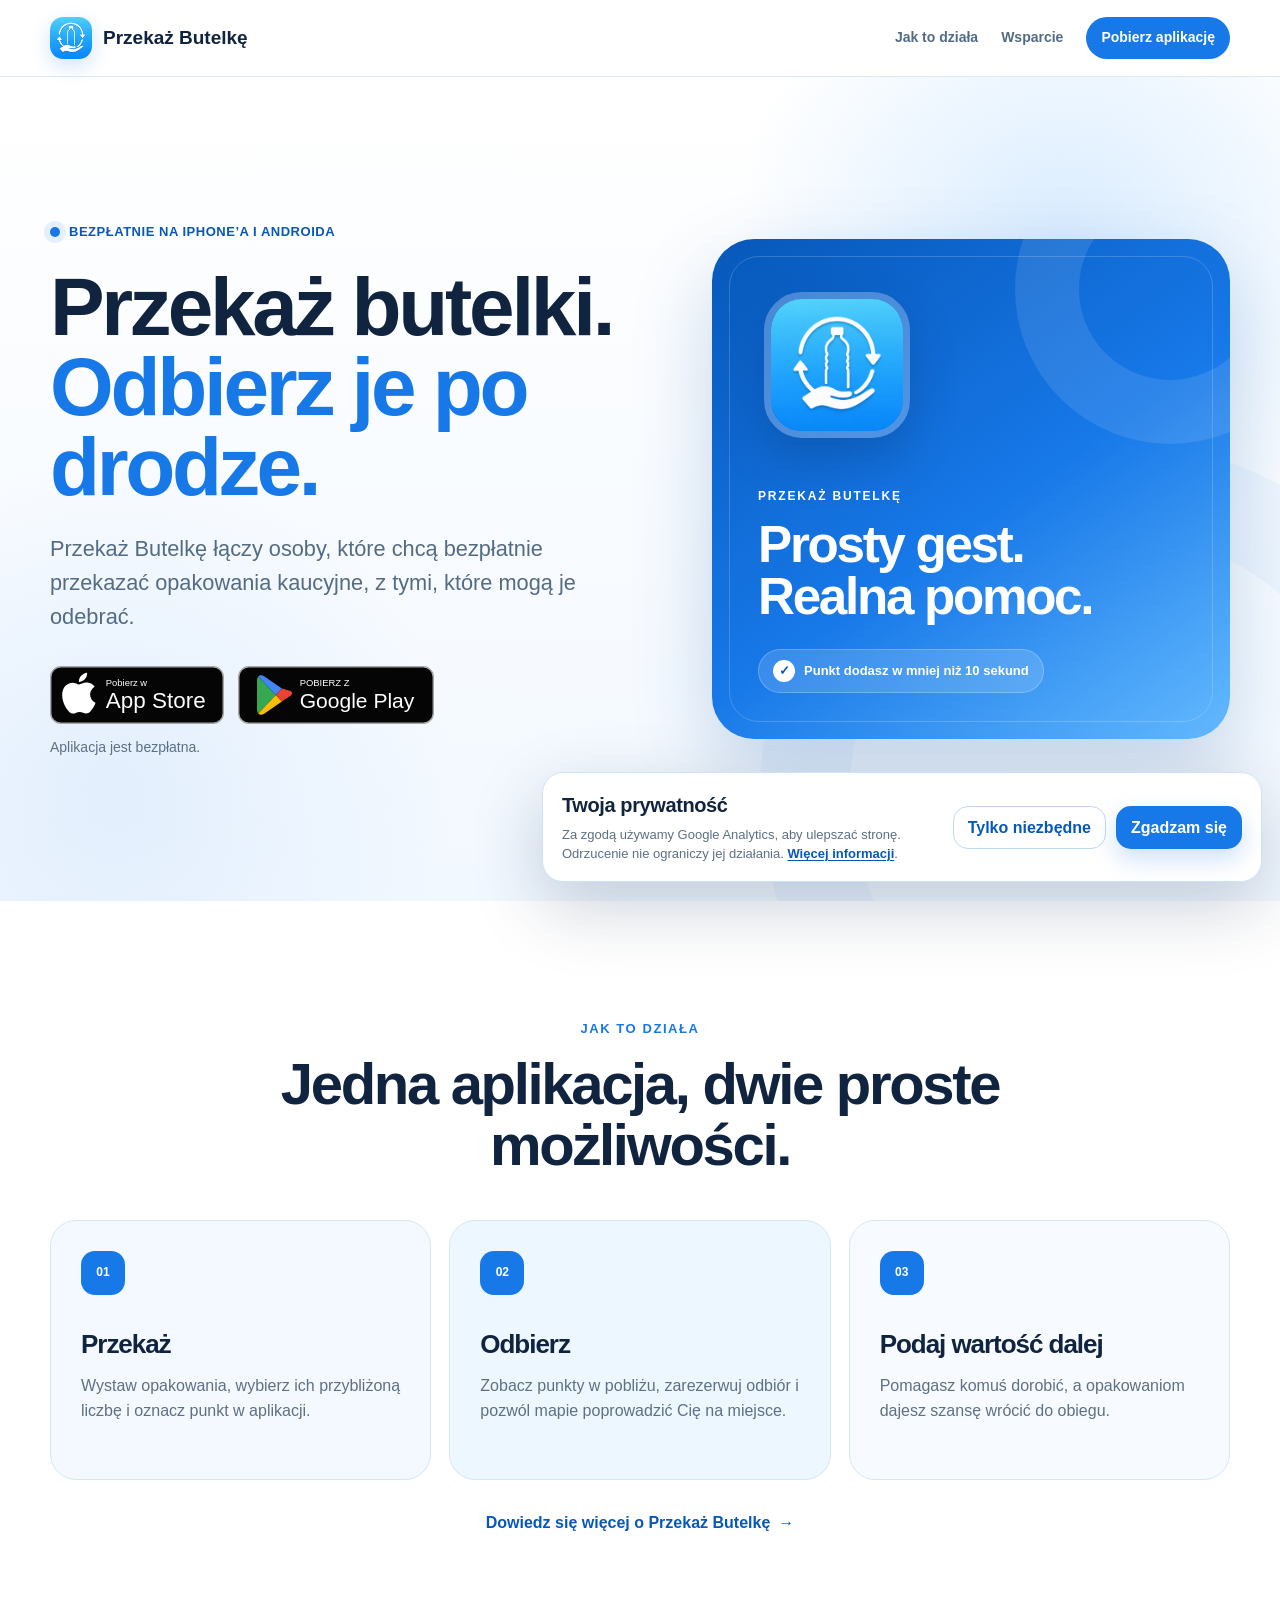
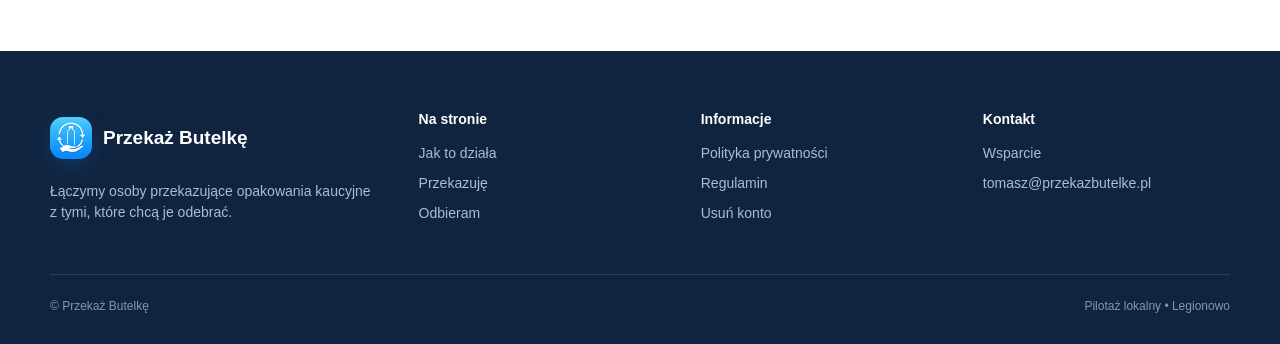
==== pobierz/index.html @ 87824042 "Dodaj stronę pobierania aplikacji" ====
<!doctype html>
<html lang="pl">
<head>
  <script defer src="/assets/js/analytics-consent.js"></script>
  <meta charset="utf-8">
  <meta name="viewport" content="width=device-width,initial-scale=1">
  <title>Pobierz Przekaż Butelkę na iPhone’a lub Androida</title>
  <meta name="description" content="Pobierz bezpłatną aplikację Przekaż Butelkę na iPhone’a lub Androida. Przekazuj i odbieraj opakowania kaucyjne w swojej okolicy.">
  <meta name="robots" content="index,follow,max-image-preview:large">
  <meta name="theme-color" content="#f4f9ff">
  <meta name="apple-itunes-app" content="app-id=6800759953">
  <link rel="canonical" href="https://przekazbutelke.pl/pobierz/">
  <link rel="icon" type="image/png" href="/assets/images/favicon.png?v=2">
  <link rel="manifest" href="/site.webmanifest">
  <meta property="og:type" content="website">
  <meta property="og:locale" content="pl_PL">
  <meta property="og:title" content="Pobierz aplikację Przekaż Butelkę">
  <meta property="og:description" content="Przekazuj i odbieraj opakowania kaucyjne w swojej okolicy. Aplikacja jest dostępna na iPhone’a i Androida.">
  <meta property="og:url" content="https://przekazbutelke.pl/pobierz/">
  <meta property="og:image" content="https://przekazbutelke.pl/assets/images/og-przekaz-butelke.png">
  <meta name="twitter:card" content="summary_large_image">
  <link rel="stylesheet" href="/assets/css/styles.css">
  <link rel="stylesheet" href="/assets/css/download.css">
  <script type="application/ld+json">
  {
    "@context": "https://schema.org",
    "@type": "MobileApplication",
    "name": "Przekaż Butelkę",
    "applicationCategory": "LifestyleApplication",
    "operatingSystem": "iOS, Android",
    "offers": {
      "@type": "Offer",
      "price": "0",
      "priceCurrency": "PLN"
    },
    "downloadUrl": [
      "https://apps.apple.com/pl/app/przeka%C5%BC-butelk%C4%99/id6800759953",
      "https://play.google.com/store/apps/details?id=pl.przekazbutelke.app&hl=pl"
    ]
  }
  </script>
</head>
<body class="download-page">
<a class="skip-link" href="#tresc">Przejdź do treści</a>
<header class="site-header">
  <div class="container nav">
    <a class="brand" href="/" aria-label="Przekaż Butelkę - strona główna">
      <img src="/assets/images/app-icon.png" alt="">
      <span>Przekaż Butelkę</span>
    </a>
    <nav class="nav-links" aria-label="Główna nawigacja">
      <a href="/#jak-dziala">Jak to działa</a>
      <a href="/wsparcie/">Wsparcie</a>
      <a class="nav-cta" href="#sklepy" aria-current="page">Pobierz aplikację</a>
    </nav>
    <details class="mobile-menu">
      <summary>Menu</summary>
      <nav aria-label="Nawigacja mobilna">
        <a href="/#jak-dziala">Jak to działa</a>
        <a href="/wsparcie/">Wsparcie</a>
        <a href="#sklepy" aria-current="page">Pobierz aplikację</a>
      </nav>
    </details>
  </div>
</header>

<main id="tresc">
  <section class="download-hero">
    <div class="container download-hero-grid">
      <div class="download-copy">
        <div class="kicker"><span></span>Bezpłatnie na iPhone’a i Androida</div>
        <h1>Przekaż butelki.<br><em>Odbierz je po drodze.</em></h1>
        <p class="download-lead">Przekaż Butelkę łączy osoby, które chcą bezpłatnie przekazać opakowania kaucyjne, z tymi, które mogą je odebrać.</p>
        <div class="download-stores" id="sklepy" aria-label="Pobierz aplikację">
          <a class="store-badge" href="https://apps.apple.com/pl/app/przeka%C5%BC-butelk%C4%99/id6800759953" target="_blank" rel="noopener noreferrer" aria-label="Pobierz Przekaż Butelkę w App Store">
            <img src="/assets/images/app-store-badge.svg" alt="Pobierz w App Store" width="240" height="80">
          </a>
          <a class="store-badge" href="https://play.google.com/store/apps/details?id=pl.przekazbutelke.app&amp;hl=pl" target="_blank" rel="noopener noreferrer" aria-label="Pobierz Przekaż Butelkę z Google Play">
            <img src="/assets/images/google-play-badge.svg" alt="Pobierz z Google Play" width="270" height="80">
          </a>
        </div>
        <p class="download-note">Aplikacja jest bezpłatna.</p>
      </div>

      <div class="download-visual" aria-label="Aplikacja Przekaż Butelkę">
        <div class="app-showcase">
          <span class="showcase-orbit" aria-hidden="true"></span>
          <img class="showcase-icon" src="/assets/images/app-icon.png" alt="Ikona aplikacji Przekaż Butelkę">
          <div class="showcase-copy">
            <span>PRZEKAŻ BUTELKĘ</span>
            <strong>Prosty gest.<br>Realna pomoc.</strong>
          </div>
          <div class="showcase-pill"><span aria-hidden="true">✓</span> Punkt dodasz w mniej niż 10 sekund</div>
        </div>
      </div>
    </div>
  </section>

  <section class="download-benefits" aria-labelledby="korzysci">
    <div class="container">
      <div class="download-heading">
        <span>Jak to działa</span>
        <h2 id="korzysci">Jedna aplikacja, dwie proste możliwości.</h2>
      </div>
      <div class="download-cards">
        <article>
          <span class="card-number">01</span>
          <h3>Przekaż</h3>
          <p>Wystaw opakowania, wybierz ich przybliżoną liczbę i oznacz punkt w aplikacji.</p>
        </article>
        <article>
          <span class="card-number">02</span>
          <h3>Odbierz</h3>
          <p>Zobacz punkty w pobliżu, zarezerwuj odbiór i pozwól mapie poprowadzić Cię na miejsce.</p>
        </article>
        <article>
          <span class="card-number">03</span>
          <h3>Podaj wartość dalej</h3>
          <p>Pomagasz komuś dorobić, a opakowaniom dajesz szansę wrócić do obiegu.</p>
        </article>
      </div>
      <a class="download-more" href="/#jak-dziala">Dowiedz się więcej o Przekaż Butelkę <span aria-hidden="true">→</span></a>
    </div>
  </section>
</main>

<footer class="footer">
  <div class="container footer-grid">
    <div class="footer-brand">
      <a class="brand" href="/"><img src="/assets/images/app-icon.png" alt=""><span>Przekaż Butelkę</span></a>
      <p>Łączymy osoby przekazujące opakowania kaucyjne z tymi, które chcą je odebrać.</p>
    </div>
    <div><h4>Na stronie</h4><a href="/#jak-dziala">Jak to działa</a><a href="/#oddajacy">Przekazuję</a><a href="/#odbierajacy">Odbieram</a></div>
    <div><h4>Informacje</h4><a href="/polityka-prywatnosci/">Polityka prywatności</a><a href="/regulamin/">Regulamin</a><a href="/usun-konto/">Usuń konto</a></div>
    <div><h4>Kontakt</h4><a href="/wsparcie/">Wsparcie</a><a href="mailto:tomasz@przekazbutelke.pl">tomasz@przekazbutelke.pl</a></div>
  </div>
  <div class="container footer-bottom"><span>© Przekaż Butelkę</span><span>Pilotaż lokalny • Legionowo</span></div>
</footer>
</body>
</html>
---- assets/css/styles.css ----
:root {
  --blue: #1778e8;
  --blue-dark: #0758ba;
  --blue-deep: #0e2745;
  --blue-soft: #e7f2ff;
  --blue-pale: #f4f9ff;
  --sky: #70b8ff;
  --ink: #10243f;
  --text: #334b65;
  --muted: #5d7084;
  --line: #d7e6f6;
  --white: #ffffff;
  --green: #16a765;
  --yellow: #ffbc00;
  --red: #e84a4a;
  --shadow: 0 18px 55px rgba(24, 79, 137, .11);
  --shadow-soft: 0 10px 32px rgba(24, 79, 137, .08);
  --radius: 28px;
  --max: 1180px;
}

* { box-sizing: border-box; }
html { scroll-behavior: smooth; }
body {
  margin: 0;
  background: var(--white);
  color: var(--text);
  font-family: -apple-system, BlinkMacSystemFont, "Segoe UI", Inter, Roboto, Arial, sans-serif;
  line-height: 1.55;
  -webkit-font-smoothing: antialiased;
}
a { color: inherit; text-decoration: none; }
img { display: block; max-width: 100%; }
button, input, textarea { font: inherit; }
.container { width: min(calc(100% - 40px), var(--max)); margin: 0 auto; }
.skip-link { position: fixed; left: 16px; top: -80px; z-index: 100; padding: 10px 14px; background: var(--ink); color: #fff; border-radius: 10px; }
.skip-link:focus { top: 12px; }

.site-header {
  position: sticky;
  top: 0;
  z-index: 50;
  background: rgba(255, 255, 255, .94);
  backdrop-filter: blur(16px);
  border-bottom: 1px solid rgba(215, 230, 246, .9);
}
.nav { min-height: 76px; display: flex; align-items: center; justify-content: space-between; gap: 24px; }
.brand { display: inline-flex; align-items: center; gap: 11px; font-weight: 850; color: var(--ink); }
.brand img { width: 42px; height: 42px; border-radius: 13px; box-shadow: 0 7px 20px rgba(23, 120, 232, .2); }
.brand span { font-size: 19px; white-space: nowrap; }
.nav-links { display: flex; align-items: center; gap: 23px; color: #526b85; font-size: 14px; font-weight: 720; }
.nav-links a { transition: color .15s ease; }
.nav-links a:hover, .nav-links a:focus-visible { color: var(--blue); }
.nav-cta { padding: 10px 15px; color: #fff !important; background: var(--blue); border-radius: 999px; }
.mobile-menu { display: none; position: relative; }
.mobile-menu summary { list-style: none; cursor: pointer; color: var(--blue-dark); font-weight: 800; padding: 9px 13px; border: 1px solid var(--line); border-radius: 12px; }
.mobile-menu summary::-webkit-details-marker { display: none; }
.mobile-menu nav { position: absolute; right: 0; top: calc(100% + 10px); width: 230px; padding: 10px; background: #fff; border: 1px solid var(--line); border-radius: 18px; box-shadow: var(--shadow); }
.mobile-menu nav a { display: block; padding: 10px 12px; border-radius: 10px; color: var(--ink); font-weight: 700; }
.mobile-menu nav a:hover { background: var(--blue-soft); color: var(--blue-dark); }

.hero {
  position: relative;
  padding: 74px 0 36px;
  overflow: hidden;
  background:
    radial-gradient(circle at 84% 12%, rgba(114, 187, 255, .24), transparent 26%),
    linear-gradient(180deg, #fff 0%, var(--blue-pale) 100%);
}
.hero::after { content: ""; position: absolute; width: 420px; height: 420px; border-radius: 50%; border: 80px solid rgba(23, 120, 232, .05); right: -260px; top: 240px; pointer-events: none; }
.hero-grid { display: grid; grid-template-columns: 1.04fr .96fr; align-items: center; gap: clamp(40px, 6vw, 86px); }
.kicker { display: inline-flex; align-items: center; gap: 9px; color: var(--blue-dark); font-size: 13px; font-weight: 850; letter-spacing: .04em; text-transform: uppercase; }
.kicker span { width: 10px; height: 10px; border-radius: 50%; background: var(--blue); box-shadow: 0 0 0 6px rgba(23, 120, 232, .1); }
h1, h2, h3 { color: var(--ink); letter-spacing: -.04em; }
h1 { margin: 18px 0 22px; font-size: clamp(50px, 6vw, 78px); line-height: .98; }
.hero h1 em { color: var(--blue); font-style: normal; }
.hero h1 .hero-receive { color: var(--yellow); }
.hero-lead { max-width: 650px; margin: 0 0 25px; font-size: clamp(18px, 1.75vw, 22px); color: #536b83; line-height: 1.55; }
.hero-time { display: inline-flex; align-items: center; gap: 15px; padding: 12px 22px 12px 12px; margin-bottom: 22px; background: #fff; border: 1px solid var(--line); border-radius: 25px; box-shadow: var(--shadow-soft); }
.hero-time-icon { flex: 0 0 auto; width: 62px; height: 62px; display: inline-flex; align-items: center; justify-content: center; background: var(--blue-soft); border-radius: 50%; }
.hero-time-icon svg { width: 49px; height: 49px; fill: none; stroke: var(--blue); stroke-width: 3.4; stroke-linecap: round; stroke-linejoin: round; }
.hero-time-icon .clock-center { fill: var(--blue); stroke: none; }
.hero-time-icon .clock-marks { stroke-width: 3; }
.hero-time strong { flex: 0 0 auto; color: var(--blue); font-size: 42px; line-height: 1; letter-spacing: -.055em; }
.hero-time-divider { flex: 0 0 auto; width: 1px; height: 50px; background: #cfe2f5; }
.hero-time-copy { color: var(--ink); font-size: 16px; font-weight: 780; line-height: 1.25; }
.actions { display: flex; gap: 12px; flex-wrap: wrap; }
.btn { display: inline-flex; align-items: center; justify-content: center; min-height: 50px; padding: 12px 20px; border: 1px solid transparent; border-radius: 15px; font-weight: 800; line-height: 1.2; text-align: center; }
.btn-primary { background: var(--blue); color: #fff; box-shadow: 0 10px 24px rgba(23, 120, 232, .22); }
.btn-primary:hover, .btn-primary:focus-visible { background: var(--blue-dark); }
.btn-outline { background: #fff; color: var(--blue-dark); border-color: #bed8f3; }
.btn-outline:hover, .btn-outline:focus-visible { background: var(--blue-soft); }
.hero-visual { position: relative; min-height: 710px; }
.hero-card { border-radius: 34px; box-shadow: var(--shadow); }
.hero-card-main { position: absolute; inset: 0 28px 18px 25px; padding: 34px 34px 0; overflow: hidden; background: linear-gradient(150deg, #0e65ca 0%, #1f87ef 58%, #65bcff 100%); color: #fff; }
.hero-card-main::before { content: ""; position: absolute; width: 260px; height: 260px; right: -90px; top: -100px; border: 62px solid rgba(255,255,255,.1); border-radius: 50%; }
.hero-card-main .mini-label { display: block; position: relative; z-index: 1; margin-bottom: 13px; font-size: 12px; letter-spacing: .14em; font-weight: 900; }
.hero-card-main > strong { position: relative; z-index: 1; display: block; font-size: clamp(31px, 3.4vw, 46px); line-height: 1.02; letter-spacing: -.045em; }
.hero-card-main .phone-shell { position: absolute; width: min(280px, 59%); height: 620px; right: 34px; bottom: -118px; padding: 8px; overflow: hidden; isolation: isolate; background: var(--ink); border-radius: 38px 38px 0 0; box-shadow: 0 24px 54px rgba(0,0,0,.26); }
.hero-card-main .phone-shell::after { content: ""; position: absolute; z-index: 9; inset: 0; box-sizing: border-box; border-top: 8px solid var(--ink); border-right: 8px solid var(--ink); border-left: 8px solid var(--ink); border-radius: 38px 38px 0 0; pointer-events: none; }
.counter-screen-stage { position: absolute; top: 8px; right: 8px; bottom: 0; left: 8px; width: auto; overflow: hidden; background: #f2f7fd; border-radius: 31px 31px 0 0; line-height: 0; container-type: inline-size; }
.counter-screen-stage > img { width: 100%; height: auto; }
.counter-entry-screen { position: relative; z-index: 1; }
.counter-success-screen { position: absolute; z-index: 5; inset: 0; opacity: 0; transform: scale(.985); transition: opacity .42s ease, transform .55s cubic-bezier(.2, .75, .25, 1); pointer-events: none; }
.counter-success-copy { position: absolute; z-index: 6; left: 4%; top: 97.1cqw; width: 92%; padding: 1.5% 0 1.7%; opacity: 0; background: #f2f7fd; color: #555a60; font-size: 4.25cqw; font-weight: 400; line-height: 1.35; letter-spacing: .01em; text-align: center; pointer-events: none; transition: opacity .42s ease; }
.counter-screen-stage::after { content: ""; position: absolute; z-index: 7; inset: 0; background: #fff; opacity: 0; pointer-events: none; }
.counter-screen-stage.is-transitioning::after { animation: counter-screen-flash .58s ease-out; }
.counter-screen-stage.is-complete .counter-success-screen { opacity: 1; transform: scale(1); }
.counter-screen-stage.is-complete .counter-success-copy { opacity: 1; }
.counter-screen-stage.is-complete .screen-counter-reset { opacity: 1; pointer-events: auto; }
.counter-screen-stage.is-complete .screen-counter-button,
.counter-screen-stage.is-complete .screen-counter-value,
.counter-screen-stage.is-complete .screen-counter-submit { opacity: 0; pointer-events: none; }
.screen-counter-button { position: absolute; z-index: 4; top: 97.8cqw; width: 20%; aspect-ratio: 1; padding: 0; background: transparent; border: 0; border-radius: 50%; outline: none; box-shadow: none; cursor: pointer; touch-action: manipulation; -webkit-tap-highlight-color: transparent; user-select: none; }
.screen-counter-button:hover, .screen-counter-button:focus, .screen-counter-button:focus-visible, .screen-counter-button:active { outline: none; box-shadow: none; filter: none; }
.screen-counter-button:disabled { cursor: not-allowed; opacity: .5; }
.screen-counter-minus { left: 10.2%; }
.screen-counter-plus { right: 10.2%; }
.screen-counter-value { position: absolute; z-index: 3; left: 37%; top: 96.9cqw; width: 26%; height: 19.5cqw; display: flex; align-items: center; justify-content: center; background: #fff; color: var(--ink); font-size: 50px; line-height: 1; letter-spacing: -.055em; }
.screen-counter-submit { position: absolute; z-index: 4; left: 6%; top: 169.1cqw; width: 88%; height: 18.4cqw; padding: 0; background: transparent; border: 0; border-radius: 999px; cursor: pointer; touch-action: manipulation; -webkit-tap-highlight-color: transparent; }
.screen-counter-submit:focus-visible { outline: 3px solid rgba(255, 255, 255, .9); outline-offset: 3px; }
.screen-counter-reset { position: absolute; z-index: 6; left: 7%; top: 116.7cqw; width: 86%; height: 15.2cqw; padding: 0; opacity: 0; background: transparent; border: 0; border-radius: 999px; cursor: pointer; pointer-events: none; touch-action: manipulation; -webkit-tap-highlight-color: transparent; }
.screen-counter-reset:focus-visible { outline: 3px solid rgba(23, 120, 232, .55); outline-offset: 3px; }

@keyframes counter-screen-flash {
  0% { opacity: 0; }
  32% { opacity: .92; }
  100% { opacity: 0; }
}
.benefit-strip { position: relative; z-index: 2; display: grid; grid-template-columns: repeat(3, 1fr); gap: 16px; margin-top: 25px; }
.benefit-strip span { min-height: 84px; display: flex; align-items: center; justify-content: center; padding: 18px; color: var(--blue-dark); background: rgba(231, 242, 255, .84); border: 1px solid #d7eafe; border-radius: 24px; font-size: 17px; font-weight: 820; text-align: center; line-height: 1.2; }

.section { padding: 92px 0; }
section[id] { scroll-margin-top: 86px; }
.section-soft { background: var(--blue-pale); }
.section-heading { max-width: 760px; margin-bottom: 36px; }
.section-heading.centered { margin-left: auto; margin-right: auto; text-align: center; }
.eyebrow { margin-bottom: 9px; color: var(--blue); font-size: 13px; font-weight: 900; letter-spacing: .16em; text-transform: uppercase; }
h2 { margin: 0; font-size: clamp(36px, 4.5vw, 58px); line-height: 1.04; }
.section-heading p, .lead { margin: 15px 0 0; color: #60768d; font-size: 18px; line-height: 1.58; }
.steps-grid { position: relative; display: grid; grid-template-columns: repeat(3, 1fr); gap: 20px; }
.steps-grid::before { content: ""; position: absolute; left: 16.5%; right: 16.5%; top: 30px; height: 2px; background: #c8dff7; }
.step-card { position: relative; padding: 0 26px 27px; background: #fff; border: 1px solid var(--line); border-radius: 25px; text-align: center; box-shadow: var(--shadow-soft); }
.step-number { position: relative; z-index: 1; width: 58px; height: 58px; display: inline-flex; align-items: center; justify-content: center; margin: -1px auto 18px; border-radius: 50%; background: var(--blue); color: #fff; font-size: 21px; font-weight: 900; box-shadow: 0 10px 22px rgba(23,120,232,.22); }
.step-card h3 { margin: 0 0 8px; font-size: 22px; }
.step-card p { margin: 0; color: var(--muted); }
.process-summary { margin: 24px 0 0; color: var(--blue-dark); font-size: 18px; font-weight: 800; text-align: center; }
.safety-note { display: flex; align-items: center; gap: 15px; margin-top: 20px; padding: 18px 22px; color: var(--blue-dark); background: var(--blue-soft); border-radius: 20px; }
.safety-note span { flex: 0 0 auto; width: 34px; height: 34px; display: inline-flex; align-items: center; justify-content: center; background: var(--green); color: #fff; border-radius: 50%; font-weight: 900; }

.split-layout { display: grid; grid-template-columns: .88fr 1.12fr; align-items: center; gap: clamp(42px, 7vw, 92px); }
.split-copy h2 { margin-bottom: 16px; }
.quote-card { position: relative; margin: 25px 0 27px; padding: 23px 24px 23px 60px; background: var(--blue); color: #fff; border-radius: 22px; box-shadow: var(--shadow-soft); }
.quote-card span { position: absolute; left: 20px; top: 13px; font-family: Georgia, serif; font-size: 55px; line-height: .75; opacity: .45; }
.quote-card::after { content: "”"; position: absolute; right: 19px; bottom: 7px; font-family: Georgia, serif; font-size: 55px; line-height: .75; opacity: .45; }
.quote-card strong { display: block; font-size: 19px; line-height: 1.4; }
.check-list { display: grid; gap: 15px; margin: 0; padding: 0; list-style: none; }
.check-list li { display: flex; gap: 13px; align-items: flex-start; }
.check-list li > span { flex: 0 0 auto; width: 28px; height: 28px; display: inline-flex; align-items: center; justify-content: center; color: #fff; background: var(--green); border-radius: 50%; font-weight: 900; }
.check-list strong, .check-list small { display: block; }
.check-list strong { color: var(--ink); font-size: 17px; }
.check-list small { margin-top: 2px; color: var(--muted); font-size: 14px; }
.screens { display: grid; gap: 22px; }
.two-screens { grid-template-columns: 1fr 1fr; }
.screen-card, .flow-screen { margin: 0; }
.screen-card figcaption, .flow-screen figcaption { display: flex; align-items: center; gap: 11px; min-height: 50px; margin-bottom: 12px; color: var(--ink); }
.screen-card figcaption span, .flow-screen figcaption span { flex: 0 0 auto; width: 38px; height: 38px; display: inline-flex; align-items: center; justify-content: center; border-radius: 50%; background: var(--blue); color: #fff; font-weight: 900; }
.screen-card figcaption strong, .flow-screen figcaption strong { line-height: 1.2; }
.phone-frame { padding: 9px; background: var(--ink); border-radius: 36px; box-shadow: var(--shadow); }
.phone-frame img { width: 100%; border-radius: 29px; }

.section-blue { overflow: hidden; background: linear-gradient(135deg, #0e63c9 0%, #1778e8 58%, #399aed 100%); }
.light-heading .eyebrow { color: #e9f4ff; }
.light-heading h2 { color: #fff; }
.light-heading p { color: #e5f2ff; }
.receiver-benefits { display: grid; grid-template-columns: repeat(3, 1fr); gap: 15px; margin-bottom: 34px; }
.receiver-benefits article { padding: 21px; background: rgba(255,255,255,.12); border: 1px solid rgba(255,255,255,.2); border-radius: 20px; }
.receiver-benefits strong { color: #fff; font-size: 18px; }
.receiver-benefits p { margin: 7px 0 0; color: #eaf5ff; font-size: 14px; }
.receiver-flow { display: grid; grid-template-columns: repeat(3, 1fr); gap: 25px; }
.receiver-pagination { display: none; }
.flow-screen figcaption { color: #fff; }
.flow-screen figcaption span { background: #fff; color: var(--blue); }
.flow-screen .phone-frame { max-width: 320px; margin: 0 auto; background: #0a2849; box-shadow: 0 24px 55px rgba(0, 37, 79, .28); }

.reputation-section { background: #fff; }
.reputation-grid { display: grid; grid-template-columns: .85fr 1.15fr; align-items: center; gap: clamp(36px, 7vw, 90px); }
.reputation-card { padding: clamp(25px, 4vw, 42px); background: var(--ink); color: #fff; border-radius: 30px; box-shadow: var(--shadow); }
.stars { margin-bottom: 18px; color: var(--yellow); font-size: clamp(27px, 4vw, 42px); letter-spacing: .12em; }
.reputation-row { display: grid; grid-template-columns: 55px 1fr; gap: 16px; align-items: center; padding: 16px 0; border-top: 1px solid rgba(255,255,255,.12); }
.reputation-row span { width: 50px; height: 50px; display: inline-flex; align-items: center; justify-content: center; border-radius: 15px; font-weight: 900; font-size: 20px; }
.reputation-row .plus { background: rgba(22,167,101,.19); color: #6ee0a8; }
.reputation-row .minus { background: rgba(232,74,74,.17); color: #ff9b9b; }
.reputation-row p { margin: 0; color: #c8d7e8; }
.reputation-row strong { color: #fff; }
.reputation-card > small { display: block; margin-top: 13px; color: #8fa8c0; }

.impact-grid { display: grid; grid-template-columns: repeat(4, 1fr); gap: 16px; }
.impact-grid article { padding: 25px; background: #fff; border: 1px solid var(--line); border-radius: 23px; box-shadow: var(--shadow-soft); }
.impact-grid span { color: var(--blue); font-size: 27px; font-weight: 900; }
.impact-grid strong { display: block; margin: 14px 0 7px; color: var(--ink); font-size: 19px; line-height: 1.25; }
.impact-grid p { margin: 0; color: var(--muted); font-size: 14px; }

.story-section { background: #fff; }
.story-grid { display: grid; grid-template-columns: .9fr 1.1fr; gap: clamp(40px, 8vw, 100px); }
.story-title { position: sticky; top: 115px; align-self: start; }
.story-copy { position: relative; padding: 34px 36px; background: var(--blue-pale); border: 1px solid var(--line); border-radius: 28px; }
.story-copy::before { content: "“"; position: absolute; right: 28px; top: 0; color: #d9ebfd; font-size: 100px; font-weight: 900; line-height: 1; }
.story-copy p { position: relative; margin: 0 0 18px; font-size: 18px; color: #516a83; }
.story-copy .story-ending { margin-bottom: 24px; color: var(--ink); }
.signature { color: var(--blue-dark); font-size: 14px; font-weight: 800; }

.patrons-section { background: linear-gradient(180deg, var(--blue-pale), #fff); }
.patron-grid { display: grid; grid-template-columns: repeat(3, 1fr); gap: 16px; }
.patron-grid > div { min-height: 150px; display: flex; flex-direction: column; align-items: center; justify-content: center; padding: 25px; background: rgba(255,255,255,.75); border: 1px dashed #9bc3eb; border-radius: 22px; text-align: center; }
.patron-grid > .patron-filled { background: #fff; border-color: #d8e7f6; border-style: solid; }
.patron-grid span { color: var(--blue); font-size: 12px; font-weight: 900; letter-spacing: .1em; text-transform: uppercase; }
.patron-grid strong { margin-top: 8px; color: var(--muted); }
.patron-grid img { display: block; width: min(100%, 300px); height: auto; margin-top: 15px; object-fit: contain; }
.patron-cta { display: flex; align-items: center; justify-content: space-between; gap: 25px; margin-top: 20px; padding: 25px 28px; background: var(--ink); border-radius: 24px; }
.patron-cta strong { color: #fff; font-size: 22px; }
.patron-cta p { margin: 4px 0 0; color: #a9bed3; }

.faq-section { padding-bottom: 64px; background: #fff; }
.faq-grid { display: grid; grid-template-columns: .62fr 1.38fr; gap: clamp(35px, 7vw, 88px); }
.faq { display: grid; gap: 11px; }
.faq details { background: var(--blue-pale); border: 1px solid var(--line); border-radius: 17px; padding: 0 19px; }
.faq summary { cursor: pointer; padding: 18px 34px 18px 0; color: var(--ink); font-weight: 800; }
.faq summary:focus { outline: none; }
.faq summary:focus-visible { outline: 3px solid rgba(23,120,232,.32); outline-offset: -4px; border-radius: 13px; }
.faq p { margin: 0 0 19px; color: var(--muted); }
.faq a, .legal a { color: var(--blue-dark); font-weight: 800; text-decoration: underline; text-decoration-thickness: 1px; text-underline-offset: 3px; }

.cta-section { padding-top: 20px; background: #fff; }
.cta { display: flex; align-items: flex-end; justify-content: space-between; gap: 35px; padding: clamp(32px, 5vw, 58px); overflow: hidden; background: linear-gradient(135deg, #0d5fc3, #1778e8 60%, #51aaf6); border-radius: 32px; box-shadow: var(--shadow); }
.cta-kicker { color: #d9ecff; font-size: 13px; font-weight: 900; letter-spacing: .12em; text-transform: uppercase; }
.cta-kicker strong { color: var(--yellow); }
.cta h2 { max-width: 700px; margin: 8px 0 12px; color: #fff; }
.cta p { margin: 0; color: #e5f2ff; font-size: 18px; }
.store-row { display: flex; gap: 10px; flex-shrink: 0; }
.store { min-width: 148px; padding: 11px 15px; background: rgba(255,255,255,.13); border: 1px solid rgba(255,255,255,.25); border-radius: 14px; color: #fff; }
.store small, .store strong { display: block; }
.store small { color: #eaf5ff; font-size: 10px; letter-spacing: .08em; text-transform: uppercase; }

.footer { padding: 58px 0 28px; background: var(--ink); color: #a9bed2; }
.footer-grid { display: grid; grid-template-columns: 1.35fr repeat(3, 1fr); gap: 35px; }
.footer .brand span, .footer h4 { color: #fff; }
.footer-brand { max-width: 330px; }
.footer-brand p { font-size: 14px; }
.footer h4 { margin: 0 0 13px; font-size: 14px; }
.footer a { display: block; margin: 8px 0; font-size: 14px; overflow-wrap: anywhere; }
.footer a:hover, .footer a:focus-visible { color: #fff; }
.footer .brand { display: inline-flex; }
.footer-bottom { display: flex; justify-content: space-between; gap: 20px; flex-wrap: wrap; margin-top: 36px; padding-top: 22px; border-top: 1px solid rgba(255,255,255,.12); color: #7f98b0; font-size: 12px; }

/* Zgoda na analitykę */
.cookie-consent { position: fixed; z-index: 1000; left: 50%; bottom: 18px; width: min(calc(100% - 32px), 900px); display: grid; grid-template-columns: minmax(0, 1fr) auto; align-items: center; gap: 20px; padding: 17px 19px; transform: translateX(-50%); background: #fff; border: 1px solid #cfe3f8; border-radius: 21px; box-shadow: 0 24px 70px rgba(12, 42, 76, .22); }
.cookie-consent-copy strong { display: block; margin-bottom: 5px; color: var(--ink); font-size: 20px; letter-spacing: -.02em; }
.cookie-consent-copy p { max-width: 620px; margin: 0; color: var(--muted); font-size: 13px; line-height: 1.45; }
.cookie-consent-copy a { color: var(--blue-dark); font-weight: 750; text-decoration: underline; text-underline-offset: 2px; }
.cookie-consent-actions { display: flex; gap: 10px; align-items: center; }
.cookie-consent-actions .btn { min-height: 43px; padding: 9px 14px; cursor: pointer; white-space: nowrap; }
.cookie-settings-link { padding: 0; color: #9bb0c3; background: transparent; border: 0; font: inherit; cursor: pointer; text-decoration: underline; text-underline-offset: 3px; }
.cookie-settings-link:hover, .cookie-settings-link:focus-visible { color: #fff; }

/* Podstrony prawne i wsparcie */
.legal-hero { padding: 68px 0 34px; background: linear-gradient(180deg, #fff, var(--blue-pale)); }
.legal-hero h1 { margin: 6px 0 12px; font-size: clamp(42px, 5vw, 64px); line-height: 1.03; }
.legal-hero p { max-width: 760px; margin: 0; color: var(--muted); font-size: 18px; }
.legal { padding: 45px 0 90px; background: var(--blue-pale); }
.legal-content { max-width: 940px; padding: clamp(25px, 5vw, 52px); background: #fff; border: 1px solid var(--line); border-radius: 28px; box-shadow: var(--shadow-soft); }
.legal-content h1 { color: var(--ink); font-size: clamp(34px, 5vw, 54px); line-height: 1.05; }
.legal h2 { margin: 36px 0 10px; font-size: 25px; line-height: 1.2; }
.legal h2:first-child { margin-top: 0; }
.legal p, .legal li { color: #566d84; }
.legal li + li { margin-top: 7px; }
.contact-box { margin: 20px 0; padding: 19px; background: var(--blue-soft); border: 1px solid #c7def5; border-radius: 18px; overflow-wrap: anywhere; }
.legal-content form { display: grid; gap: 10px; margin: 24px 0; }
.legal-content input, .legal-content textarea { width: 100%; padding: 13px 14px; border: 1px solid #bfd4e9; border-radius: 12px; background: #fff; color: var(--ink); }
.legal-content input:focus, .legal-content textarea:focus { outline: 3px solid rgba(23,120,232,.18); border-color: var(--blue); }
.legal-content button { justify-self: start; cursor: pointer; }
.legal-content .card { margin: 18px 0; padding: 17px; border-radius: 15px; background: var(--blue-soft); border: 1px solid #c5ddf5; }

@media (min-width: 1041px) {
  .hero-visual { min-height: 750px; }
  .hero-card-main .phone-shell { bottom: -105px; }
  .cookie-consent { right: 18px; left: auto; width: min(calc(100% - 36px), 720px); transform: none; }
}

@media (max-width: 1040px) {
  .nav-links { display: none; }
  .mobile-menu { display: block; }
  .hero-grid { grid-template-columns: 1fr 1fr; gap: 35px; }
  .hero-visual { min-height: 540px; }
  .impact-grid { grid-template-columns: 1fr 1fr; }
  .footer-grid { grid-template-columns: 1.2fr 1fr 1fr; }
  .footer-grid > div:last-child { grid-column: 2 / 4; }
}

@media (max-width: 820px) {
  .hero { padding-top: 54px; }
  .hero-grid, .split-layout, .reputation-grid, .story-grid, .faq-grid { grid-template-columns: 1fr; }
  .hero-copy { max-width: 680px; }
  .hero-visual { min-height: 700px; max-width: 560px; width: 100%; margin: 0 auto; }
  .benefit-strip, .steps-grid, .receiver-benefits, .receiver-flow, .patron-grid { grid-template-columns: 1fr; }
  .steps-grid::before { display: none; }
  .step-card { display: grid; grid-template-columns: 58px minmax(0, 1fr); align-items: center; column-gap: 14px; row-gap: 12px; text-align: left; padding: 22px; }
  .step-number { grid-column: 1; grid-row: 1; margin: 0; float: none; }
  .step-card h3 { grid-column: 2; margin: 0; padding: 0; }
  .step-card p { grid-column: 1 / -1; }
  .section { padding: 74px 0; }
  .screens { max-width: 650px; margin: 0 auto; }
  .receiver-flow { display: flex; gap: 20px; overflow-x: auto; padding-bottom: 12px; scroll-snap-type: x mandatory; scrollbar-width: thin; }
  .flow-screen { flex: 0 0 100%; scroll-snap-align: center; }
  .story-title { position: static; }
  .patron-grid { grid-template-columns: 1fr 1fr; }
  .patron-grid > .patron-filled { grid-column: 1 / -1; grid-row: 1; }
  .patron-grid > div:not(.patron-filled) { min-height: 105px; padding: 18px 14px; }
  .patron-cta, .cta { align-items: stretch; flex-direction: column; }
  .cta .store-row { align-self: flex-start; }
}

@media (max-width: 620px) {
  .container { width: min(calc(100% - 28px), var(--max)); }
  .nav { min-height: 68px; }
  .brand img { width: 38px; height: 38px; }
  .brand span { font-size: 16px; }
  .hero { padding: 43px 0 26px; }
  h1 { font-size: clamp(44px, 13.4vw, 61px); }
  h2 { font-size: clamp(34px, 10vw, 46px); }
  .hero-time { width: 100%; justify-content: flex-start; gap: 12px; padding: 0; margin-bottom: 20px; background: transparent; border: 0; border-radius: 0; box-shadow: none; }
  .hero-time-icon, .hero-time-divider { display: none; }
  .hero-time strong { min-width: 90px; padding: 10px 12px; background: var(--blue); color: #fff; border-radius: 14px; font-size: 29px; }
  .hero-time-copy { font-size: 14px; }
  .actions { display: grid; grid-template-columns: 1fr 1fr; width: 100%; gap: 10px; }
  .actions .btn { width: 100%; padding-inline: 10px; }
  .hero-visual { min-height: 620px; }
  .hero-card-main { inset: 0 0 20px; padding: 26px 23px 0; }
  .hero-card-main > strong { font-size: 31px; }
  .hero-card-main .phone-shell { width: 228px; height: 520px; right: 18px; bottom: -102px; }
  .screen-counter-value { font-size: 40px; }
  .benefit-strip { gap: 9px; }
  .benefit-strip span { min-height: 65px; font-size: 15px; }
  .receiver-flow { gap: 14px; }
  .receiver-flow { margin-inline: -14px; padding: 0 8% 10px; scroll-padding-inline: 8%; scrollbar-width: none; }
  .receiver-flow::-webkit-scrollbar { display: none; }
  .flow-screen { flex-basis: 92%; }
  .flow-screen figcaption { justify-content: center; text-align: center; }
  .receiver-pagination { display: flex; justify-content: center; gap: 0; margin-top: 8px; }
  .receiver-pagination button { width: 28px; height: 28px; display: inline-flex; align-items: center; justify-content: center; padding: 0; border: 0; background: transparent; cursor: pointer; }
  .receiver-pagination button::before { content: ""; width: 8px; height: 8px; border-radius: 50%; background: rgba(255,255,255,.42); }
  .receiver-pagination button[aria-current="true"]::before { width: 24px; border-radius: 999px; background: #fff; }
  .receiver-pagination button:focus-visible { outline: 2px solid #fff; outline-offset: 3px; }
  .section { padding: 64px 0; }
  .faq-section { padding-bottom: 36px; }
  .cta-section { padding-top: 12px; padding-bottom: 48px; }
  #jak-dziala .section-heading { text-align: left; }
  #jak-dziala { padding-bottom: 24px; }
  .two-screens { gap: 10px; }
  .screen-card figcaption { min-height: 68px; align-items: flex-start; font-size: 13px; }
  .screen-card figcaption span { width: 32px; height: 32px; }
  .phone-frame { padding: 5px; border-radius: 24px; }
  .phone-frame img { border-radius: 20px; }
  .impact-grid { grid-template-columns: 1fr; }
  .story-copy { padding: 26px 23px; }
  .story-copy p { font-size: 17px; }
  .patron-cta { padding: 23px; }
  .patron-cta .btn { width: 100%; overflow-wrap: anywhere; }
  .store-row { width: 100%; flex-direction: column; }
  .store { width: 100%; }
  .footer-grid { grid-template-columns: 1fr 1fr; }
  .footer-grid > div:first-child, .footer-grid > div:last-child { grid-column: 1 / -1; }
  .cookie-consent { bottom: 8px; width: calc(100% - 16px); grid-template-columns: 1fr; gap: 11px; padding: 14px; border-radius: 17px; }
  .cookie-consent-copy strong { margin-bottom: 3px; font-size: 17px; }
  .cookie-consent-copy p { font-size: 12.5px; line-height: 1.35; }
  .cookie-consent-actions { display: grid; grid-template-columns: 1fr 1fr; gap: 8px; }
  .cookie-consent-actions .btn { width: 100%; min-height: 41px; padding: 8px 7px; font-size: 13px; }
}

@media (max-width: 360px) {
  .actions .btn { padding-inline: 6px; font-size: 14px; }
  .patron-grid { grid-template-columns: 1fr; }
  .patron-grid > .patron-filled { grid-column: auto; }
}

@media (prefers-reduced-motion: reduce) {
  html { scroll-behavior: auto; }
  *, *::before, *::after { transition: none !important; }
}
---- assets/css/download.css ----
.download-page {
  background: #f6faff;
}

.download-hero {
  position: relative;
  min-height: calc(100vh - 76px);
  display: flex;
  align-items: center;
  padding: clamp(64px, 8vw, 110px) 0;
  overflow: hidden;
  background:
    radial-gradient(circle at 83% 20%, rgba(112, 184, 255, .25), transparent 26%),
    radial-gradient(circle at 9% 86%, rgba(23, 120, 232, .08), transparent 25%),
    linear-gradient(180deg, #fff 0%, #f2f8ff 100%);
}

.download-hero::after {
  content: "";
  position: absolute;
  right: -180px;
  bottom: -240px;
  width: 520px;
  height: 520px;
  border: 90px solid rgba(23, 120, 232, .045);
  border-radius: 50%;
  pointer-events: none;
}

.download-hero-grid {
  position: relative;
  z-index: 1;
  display: grid;
  grid-template-columns: minmax(0, 1.05fr) minmax(390px, .95fr);
  align-items: center;
  gap: clamp(48px, 7vw, 94px);
}

.download-copy h1 {
  max-width: 760px;
  margin: 22px 0 25px;
  font-size: clamp(50px, 6.4vw, 82px);
  line-height: .98;
}

.download-copy h1 em {
  color: var(--blue);
  font-style: normal;
}

.download-lead {
  max-width: 670px;
  margin: 0;
  color: #536b83;
  font-size: clamp(18px, 1.7vw, 22px);
  line-height: 1.55;
}

.download-stores {
  display: flex;
  align-items: center;
  gap: 14px;
  flex-wrap: wrap;
  margin-top: 32px;
  scroll-margin-top: 110px;
}

.store-badge {
  display: block;
  border-radius: 12px;
  transition: transform .18s ease, filter .18s ease;
}

.store-badge:hover,
.store-badge:focus-visible {
  transform: translateY(-3px);
  filter: drop-shadow(0 10px 17px rgba(16, 36, 63, .17));
  outline: none;
}

.store-badge:focus-visible {
  box-shadow: 0 0 0 4px rgba(23, 120, 232, .25);
}

.store-badge img {
  width: auto;
  height: 58px;
}

.download-note {
  margin: 13px 0 0;
  color: var(--muted);
  font-size: 14px;
}

.app-showcase {
  position: relative;
  min-height: 500px;
  display: flex;
  flex-direction: column;
  justify-content: flex-end;
  padding: 46px;
  overflow: hidden;
  color: #fff;
  background: linear-gradient(145deg, #0758ba 0%, #1778e8 54%, #64baff 100%);
  border-radius: 42px;
  box-shadow: 0 30px 80px rgba(15, 83, 156, .22);
}

.app-showcase::before {
  content: "";
  position: absolute;
  inset: 17px;
  border: 1px solid rgba(255, 255, 255, .18);
  border-radius: 30px;
}

.showcase-orbit {
  position: absolute;
  top: -105px;
  right: -95px;
  width: 310px;
  height: 310px;
  border: 64px solid rgba(255, 255, 255, .1);
  border-radius: 50%;
}

.showcase-icon {
  position: absolute;
  top: 53px;
  left: 52px;
  width: 146px;
  height: 146px;
  border: 7px solid rgba(255, 255, 255, .26);
  border-radius: 38px;
  box-shadow: 0 22px 45px rgba(4, 48, 101, .25);
}

.showcase-copy,
.showcase-pill {
  position: relative;
  z-index: 1;
}

.showcase-copy span {
  display: block;
  margin-bottom: 13px;
  font-size: 12px;
  font-weight: 900;
  letter-spacing: .15em;
}

.showcase-copy strong {
  display: block;
  font-size: clamp(37px, 4vw, 52px);
  line-height: 1.03;
  letter-spacing: -.045em;
}

.showcase-pill {
  display: inline-flex;
  align-items: center;
  align-self: flex-start;
  gap: 9px;
  margin-top: 25px;
  padding: 10px 14px;
  background: rgba(255, 255, 255, .15);
  border: 1px solid rgba(255, 255, 255, .23);
  border-radius: 999px;
  font-size: 13px;
  font-weight: 760;
  backdrop-filter: blur(8px);
}

.showcase-pill span {
  display: inline-flex;
  width: 22px;
  height: 22px;
  align-items: center;
  justify-content: center;
  color: var(--blue-dark);
  background: #fff;
  border-radius: 50%;
  font-size: 13px;
  font-weight: 900;
}

.download-benefits {
  padding: clamp(76px, 9vw, 118px) 0;
  background: #fff;
}

.download-heading {
  max-width: 760px;
  margin: 0 auto 44px;
  text-align: center;
}

.download-heading > span {
  color: var(--blue);
  font-size: 13px;
  font-weight: 850;
  letter-spacing: .12em;
  text-transform: uppercase;
}

.download-heading h2 {
  margin: 13px 0 0;
  font-size: clamp(38px, 5vw, 58px);
  line-height: 1.05;
}

.download-cards {
  display: grid;
  grid-template-columns: repeat(3, 1fr);
  gap: 18px;
}

.download-cards article {
  min-height: 260px;
  padding: 30px;
  background: var(--blue-pale);
  border: 1px solid var(--line);
  border-radius: 26px;
}

.download-cards article:nth-child(2) {
  background: #edf7ff;
}

.download-cards article:nth-child(3) {
  background: #f7fbff;
}

.card-number {
  display: inline-flex;
  width: 44px;
  height: 44px;
  align-items: center;
  justify-content: center;
  color: #fff;
  background: var(--blue);
  border-radius: 14px;
  font-size: 12px;
  font-weight: 900;
}

.download-cards h3 {
  margin: 29px 0 10px;
  font-size: 26px;
}

.download-cards p {
  margin: 0;
  color: var(--muted);
}

.download-more {
  display: flex;
  width: fit-content;
  align-items: center;
  gap: 8px;
  margin: 31px auto 0;
  color: var(--blue-dark);
  font-weight: 800;
}

.download-more span {
  transition: transform .15s ease;
}

.download-more:hover span,
.download-more:focus-visible span {
  transform: translateX(4px);
}

@media (max-width: 1040px) {
  .download-hero {
    min-height: 0;
  }

  .download-hero-grid {
    grid-template-columns: 1fr 390px;
    gap: 42px;
  }

  .app-showcase {
    min-height: 450px;
    padding: 36px;
  }

  .showcase-icon {
    top: 43px;
    left: 42px;
    width: 125px;
    height: 125px;
    border-radius: 33px;
  }
}

@media (max-width: 820px) {
  .download-hero {
    padding: 62px 0 70px;
  }

  .download-hero-grid {
    grid-template-columns: 1fr;
  }

  .download-copy {
    text-align: center;
  }

  .download-copy h1,
  .download-lead {
    margin-right: auto;
    margin-left: auto;
  }

  .download-stores {
    justify-content: center;
  }

  .app-showcase {
    width: min(100%, 520px);
    min-height: 470px;
    margin: 0 auto;
    text-align: left;
  }

  .download-cards {
    grid-template-columns: 1fr;
  }

  .download-cards article {
    min-height: 0;
  }
}

@media (max-width: 520px) {
  .download-hero {
    padding-top: 48px;
  }

  .download-copy h1 {
    font-size: clamp(42px, 12vw, 58px);
  }

  .download-stores {
    flex-direction: column;
    align-items: stretch;
    gap: 10px;
  }

  .store-badge {
    display: flex;
    justify-content: center;
  }

  .store-badge img {
    height: 56px;
  }

  .app-showcase {
    min-height: 405px;
    padding: 29px;
    border-radius: 30px;
  }

  .showcase-icon {
    top: 35px;
    left: 35px;
    width: 108px;
    height: 108px;
    border-width: 5px;
    border-radius: 28px;
  }

  .showcase-copy strong {
    font-size: 36px;
  }

  .showcase-pill {
    align-items: flex-start;
    border-radius: 19px;
    line-height: 1.35;
  }

  .showcase-pill span {
    flex: 0 0 auto;
  }

  .download-heading h2 {
    font-size: 38px;
  }

  .download-cards article {
    padding: 25px;
  }
}

@media (prefers-reduced-motion: reduce) {
  .store-badge,
  .download-more span {
    transition: none;
  }
}
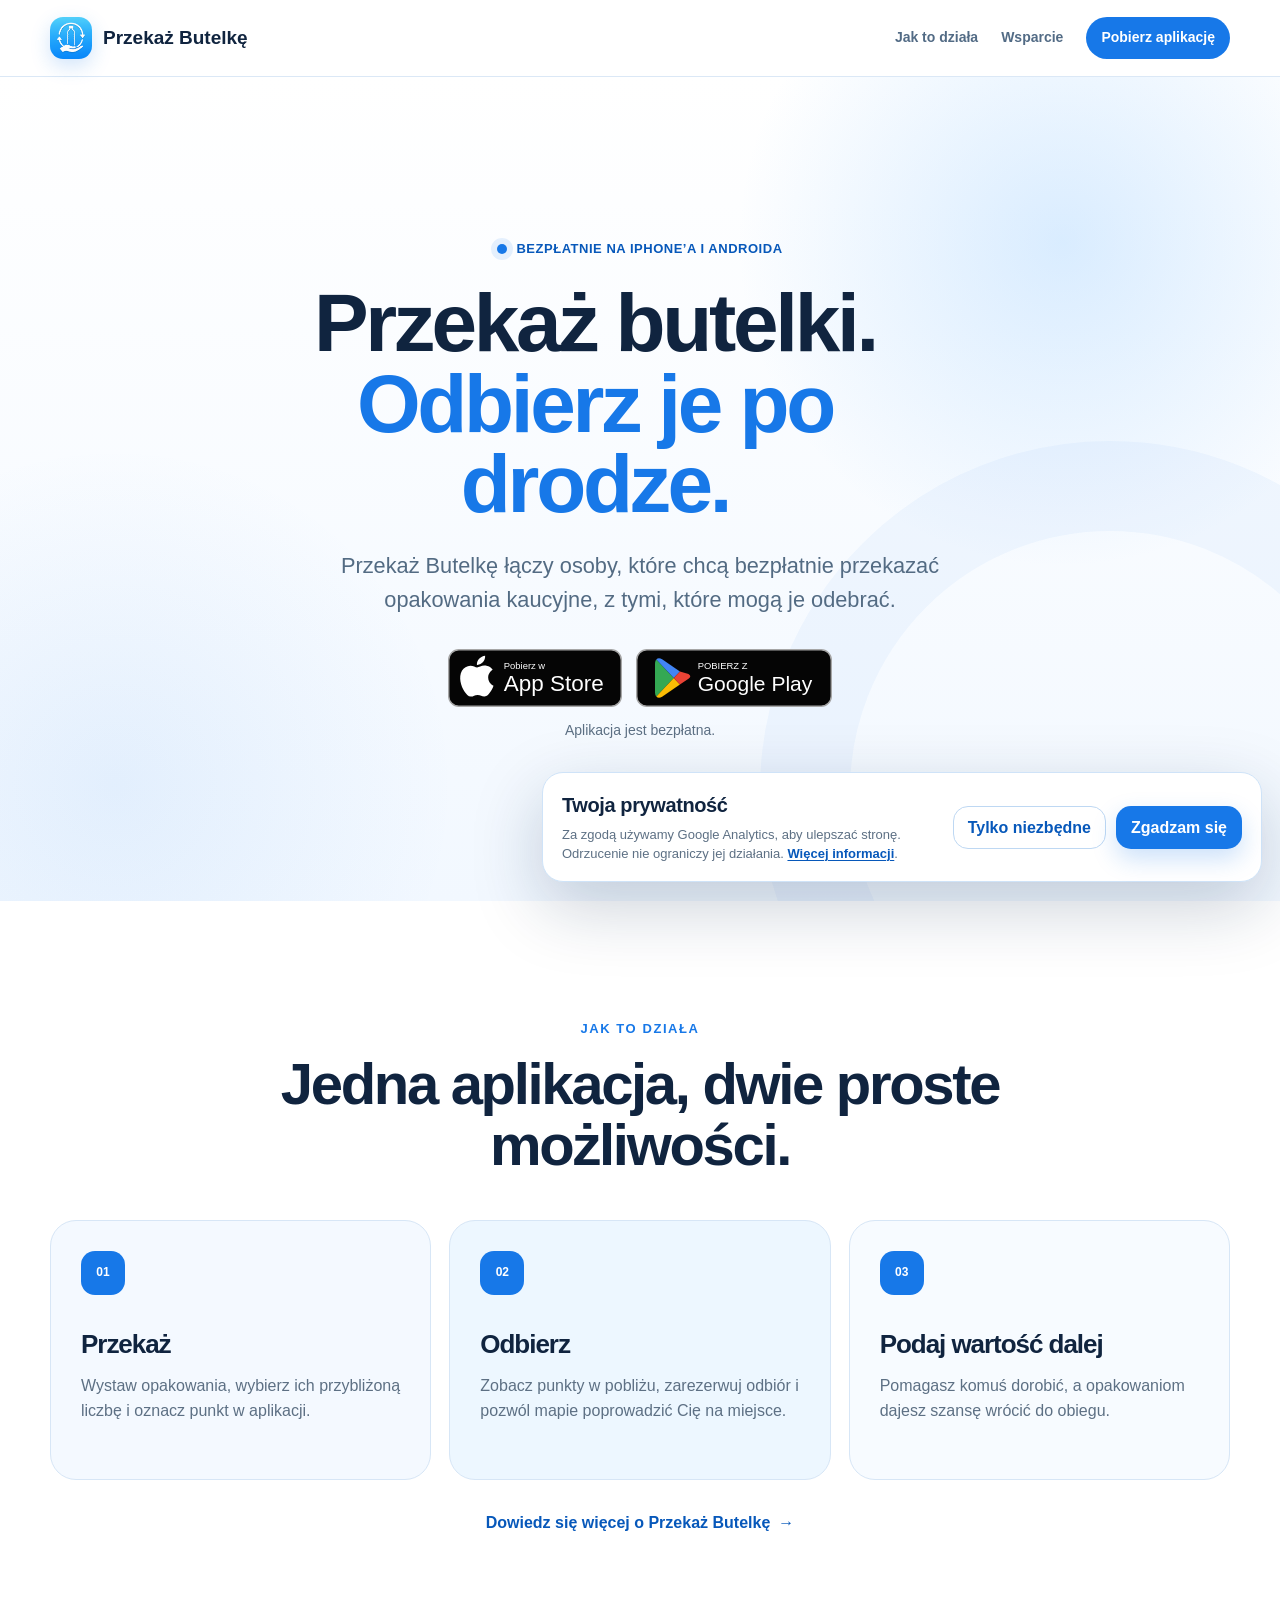
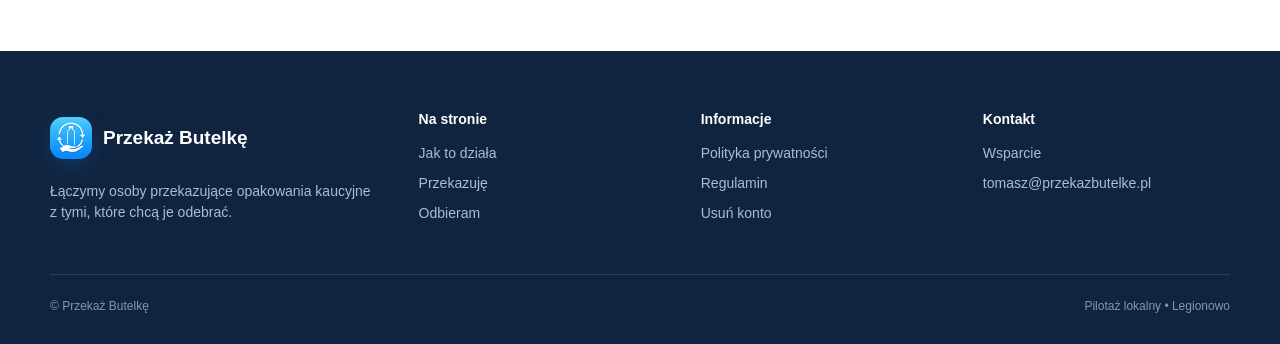
==== commit 818ca927: "Usuń panel promocyjny ze strony pobierania" ====
--- a/pobierz/index.html
+++ b/pobierz/index.html
@@ -82,17 +82,6 @@
         <p class="download-note">Aplikacja jest bezpłatna.</p>
       </div>
 
-      <div class="download-visual" aria-label="Aplikacja Przekaż Butelkę">
-        <div class="app-showcase">
-          <span class="showcase-orbit" aria-hidden="true"></span>
-          <img class="showcase-icon" src="/assets/images/app-icon.png" alt="Ikona aplikacji Przekaż Butelkę">
-          <div class="showcase-copy">
-            <span>PRZEKAŻ BUTELKĘ</span>
-            <strong>Prosty gest.<br>Realna pomoc.</strong>
-          </div>
-          <div class="showcase-pill"><span aria-hidden="true">✓</span> Punkt dodasz w mniej niż 10 sekund</div>
-        </div>
-      </div>
     </div>
   </section>
 
--- a/assets/css/download.css
+++ b/assets/css/download.css
@@ -30,10 +30,12 @@
 .download-hero-grid {
   position: relative;
   z-index: 1;
-  display: grid;
-  grid-template-columns: minmax(0, 1.05fr) minmax(390px, .95fr);
-  align-items: center;
-  gap: clamp(48px, 7vw, 94px);
+}
+
+.download-copy {
+  max-width: 850px;
+  margin: 0 auto;
+  text-align: center;
 }
 
 .download-copy h1 {
@@ -50,7 +52,7 @@
 
 .download-lead {
   max-width: 670px;
-  margin: 0;
+  margin: 0 auto;
   color: #536b83;
   font-size: clamp(18px, 1.7vw, 22px);
   line-height: 1.55;
@@ -61,6 +63,7 @@
   align-items: center;
   gap: 14px;
   flex-wrap: wrap;
+  justify-content: center;
   margin-top: 32px;
   scroll-margin-top: 110px;
 }
@@ -91,98 +94,6 @@
   margin: 13px 0 0;
   color: var(--muted);
   font-size: 14px;
-}
-
-.app-showcase {
-  position: relative;
-  min-height: 500px;
-  display: flex;
-  flex-direction: column;
-  justify-content: flex-end;
-  padding: 46px;
-  overflow: hidden;
-  color: #fff;
-  background: linear-gradient(145deg, #0758ba 0%, #1778e8 54%, #64baff 100%);
-  border-radius: 42px;
-  box-shadow: 0 30px 80px rgba(15, 83, 156, .22);
-}
-
-.app-showcase::before {
-  content: "";
-  position: absolute;
-  inset: 17px;
-  border: 1px solid rgba(255, 255, 255, .18);
-  border-radius: 30px;
-}
-
-.showcase-orbit {
-  position: absolute;
-  top: -105px;
-  right: -95px;
-  width: 310px;
-  height: 310px;
-  border: 64px solid rgba(255, 255, 255, .1);
-  border-radius: 50%;
-}
-
-.showcase-icon {
-  position: absolute;
-  top: 53px;
-  left: 52px;
-  width: 146px;
-  height: 146px;
-  border: 7px solid rgba(255, 255, 255, .26);
-  border-radius: 38px;
-  box-shadow: 0 22px 45px rgba(4, 48, 101, .25);
-}
-
-.showcase-copy,
-.showcase-pill {
-  position: relative;
-  z-index: 1;
-}
-
-.showcase-copy span {
-  display: block;
-  margin-bottom: 13px;
-  font-size: 12px;
-  font-weight: 900;
-  letter-spacing: .15em;
-}
-
-.showcase-copy strong {
-  display: block;
-  font-size: clamp(37px, 4vw, 52px);
-  line-height: 1.03;
-  letter-spacing: -.045em;
-}
-
-.showcase-pill {
-  display: inline-flex;
-  align-items: center;
-  align-self: flex-start;
-  gap: 9px;
-  margin-top: 25px;
-  padding: 10px 14px;
-  background: rgba(255, 255, 255, .15);
-  border: 1px solid rgba(255, 255, 255, .23);
-  border-radius: 999px;
-  font-size: 13px;
-  font-weight: 760;
-  backdrop-filter: blur(8px);
-}
-
-.showcase-pill span {
-  display: inline-flex;
-  width: 22px;
-  height: 22px;
-  align-items: center;
-  justify-content: center;
-  color: var(--blue-dark);
-  background: #fff;
-  border-radius: 50%;
-  font-size: 13px;
-  font-weight: 900;
 }
 
 .download-benefits {
@@ -278,54 +189,11 @@
   .download-hero {
     min-height: 0;
   }
-
-  .download-hero-grid {
-    grid-template-columns: 1fr 390px;
-    gap: 42px;
-  }
-
-  .app-showcase {
-    min-height: 450px;
-    padding: 36px;
-  }
-
-  .showcase-icon {
-    top: 43px;
-    left: 42px;
-    width: 125px;
-    height: 125px;
-    border-radius: 33px;
-  }
 }
 
 @media (max-width: 820px) {
   .download-hero {
     padding: 62px 0 70px;
-  }
-
-  .download-hero-grid {
-    grid-template-columns: 1fr;
-  }
-
-  .download-copy {
-    text-align: center;
-  }
-
-  .download-copy h1,
-  .download-lead {
-    margin-right: auto;
-    margin-left: auto;
-  }
-
-  .download-stores {
-    justify-content: center;
-  }
-
-  .app-showcase {
-    width: min(100%, 520px);
-    min-height: 470px;
-    margin: 0 auto;
-    text-align: left;
   }
 
   .download-cards {
@@ -361,35 +229,6 @@
     height: 56px;
   }
 
-  .app-showcase {
-    min-height: 405px;
-    padding: 29px;
-    border-radius: 30px;
-  }
-
-  .showcase-icon {
-    top: 35px;
-    left: 35px;
-    width: 108px;
-    height: 108px;
-    border-width: 5px;
-    border-radius: 28px;
-  }
-
-  .showcase-copy strong {
-    font-size: 36px;
-  }
-
-  .showcase-pill {
-    align-items: flex-start;
-    border-radius: 19px;
-    line-height: 1.35;
-  }
-
-  .showcase-pill span {
-    flex: 0 0 auto;
-  }
-
   .download-heading h2 {
     font-size: 38px;
   }
